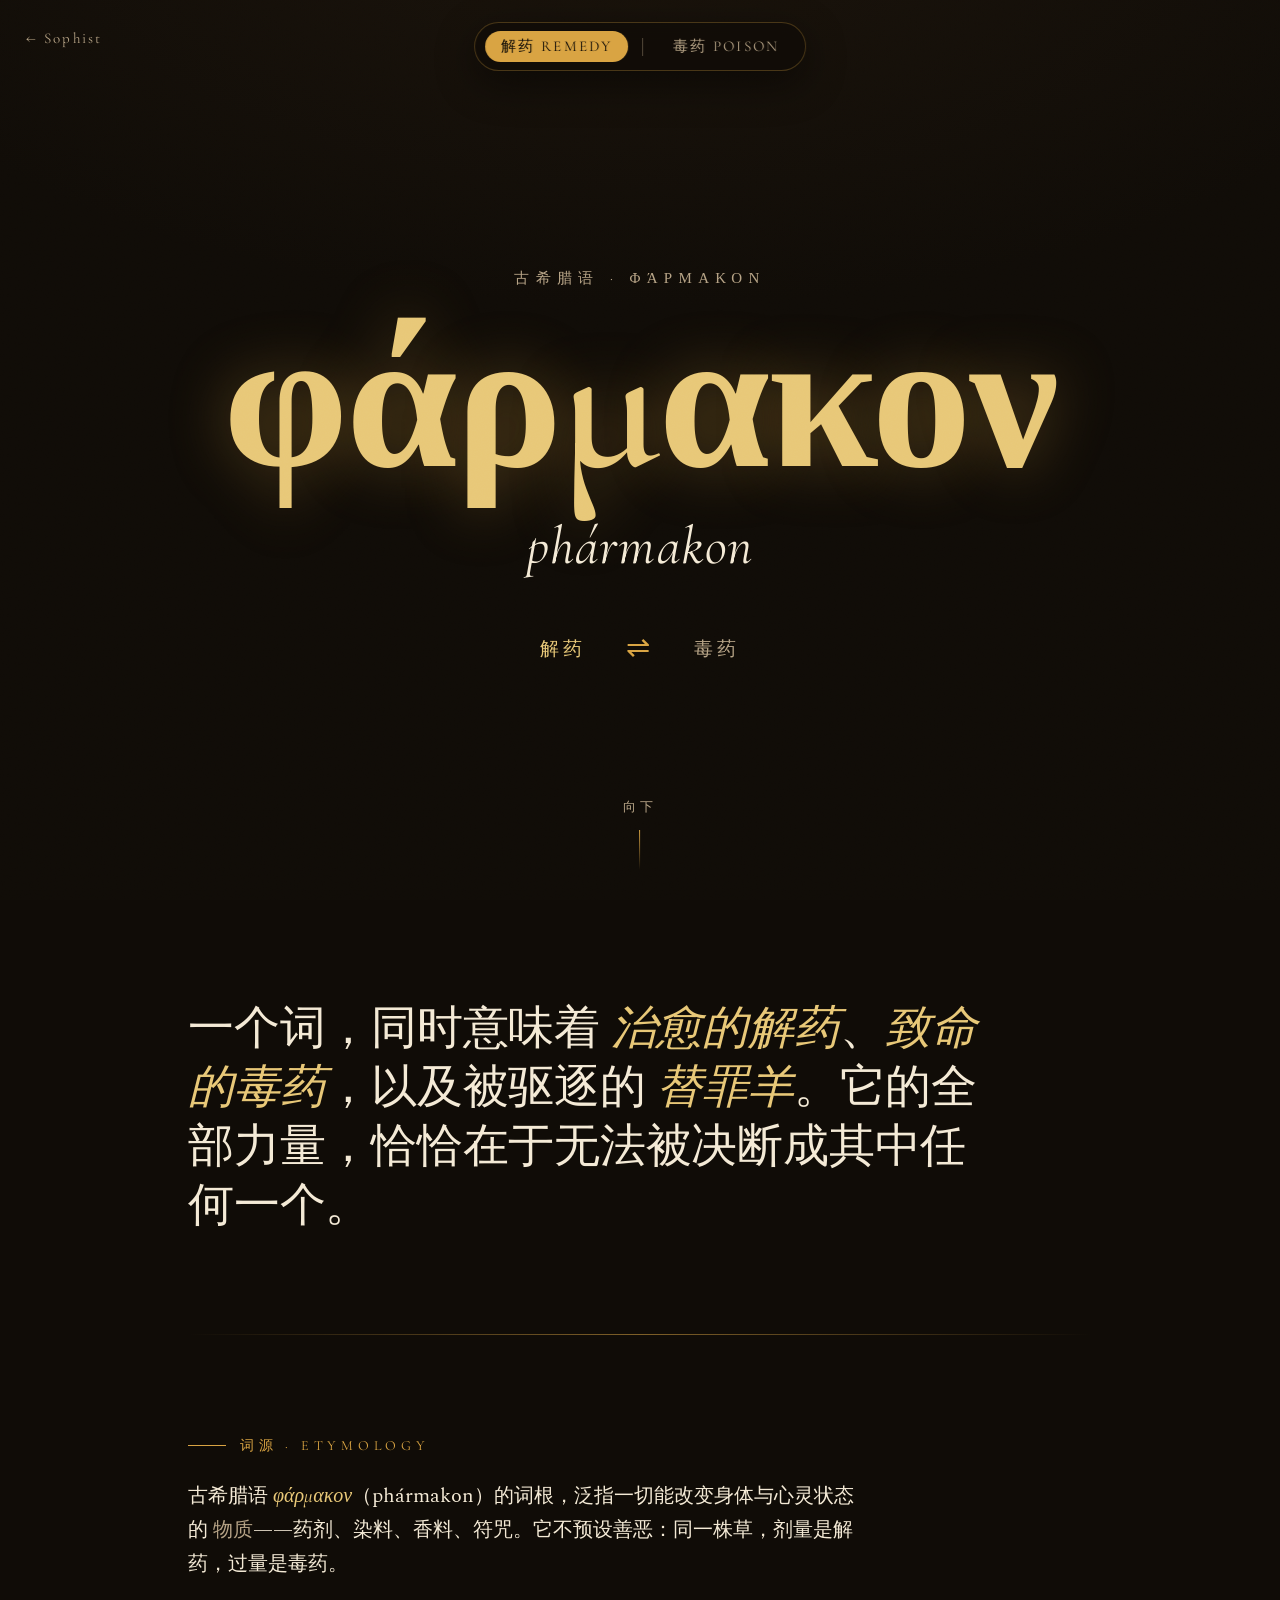
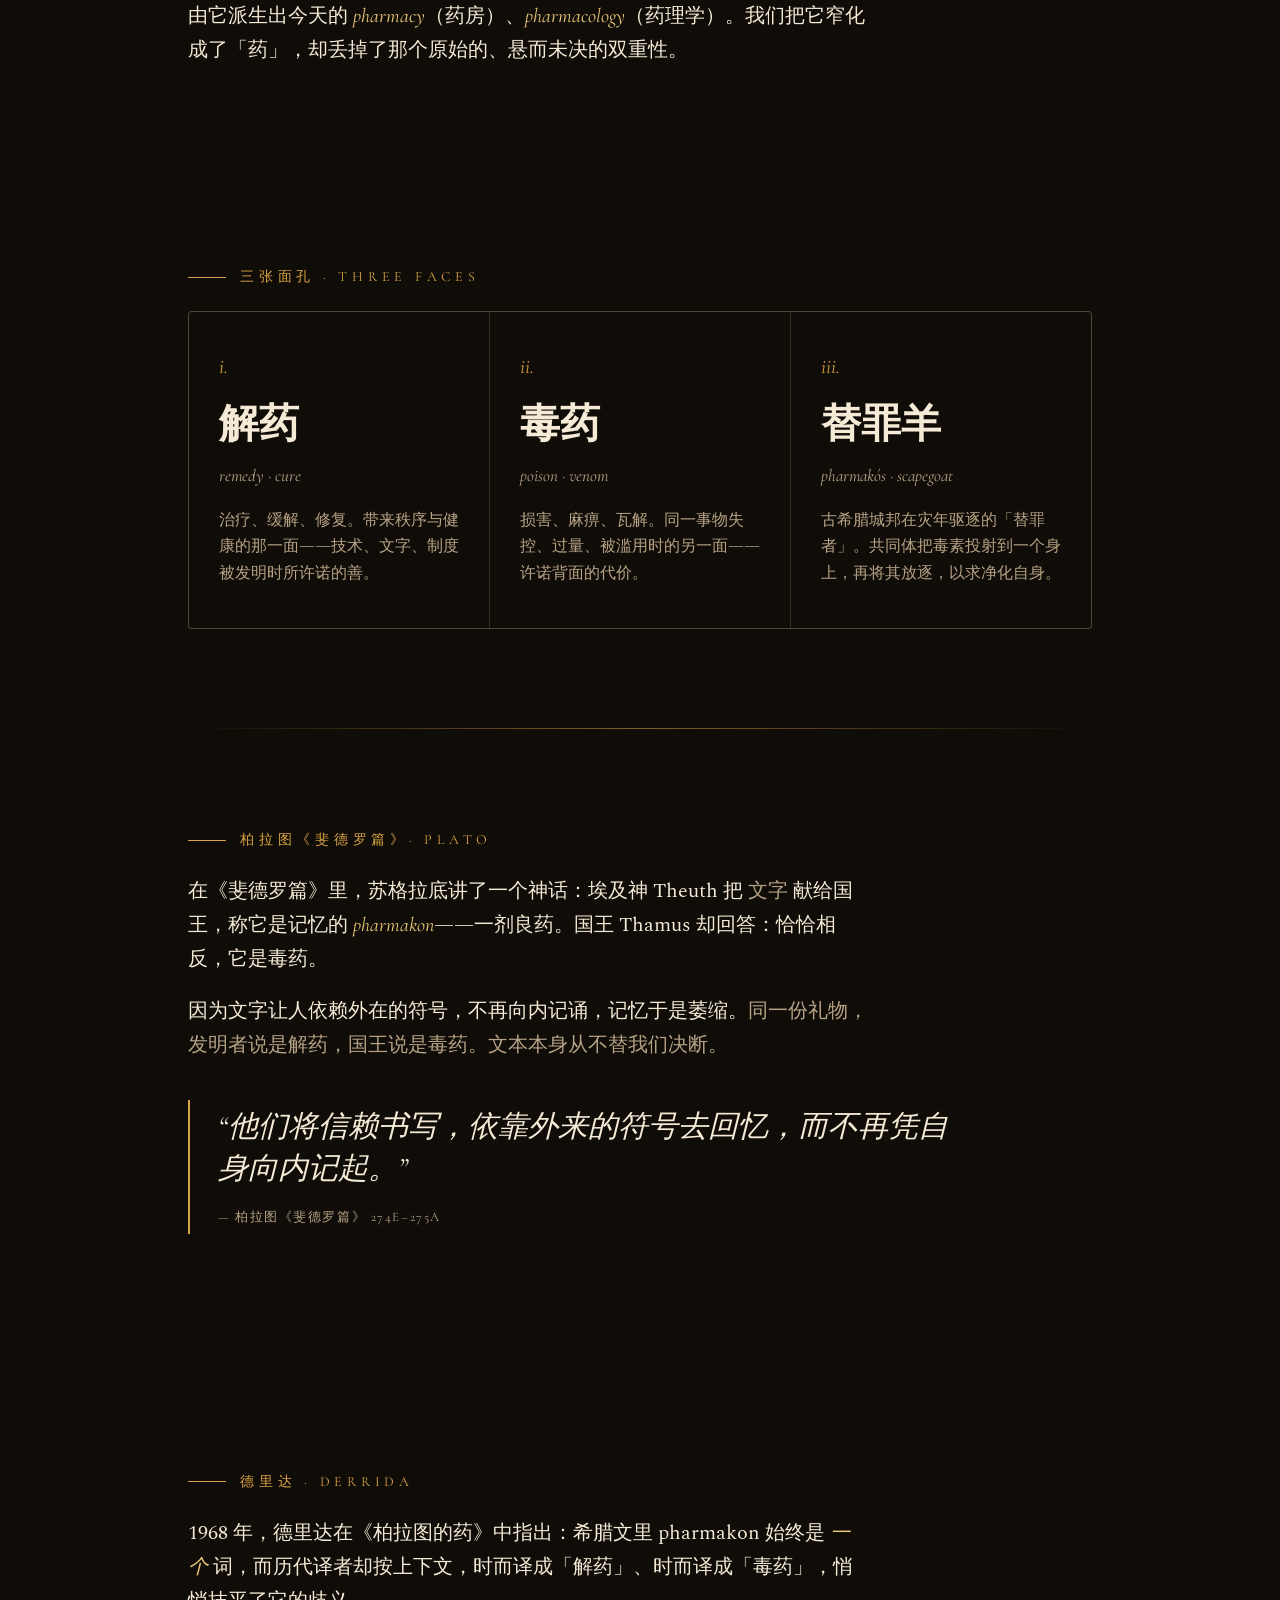
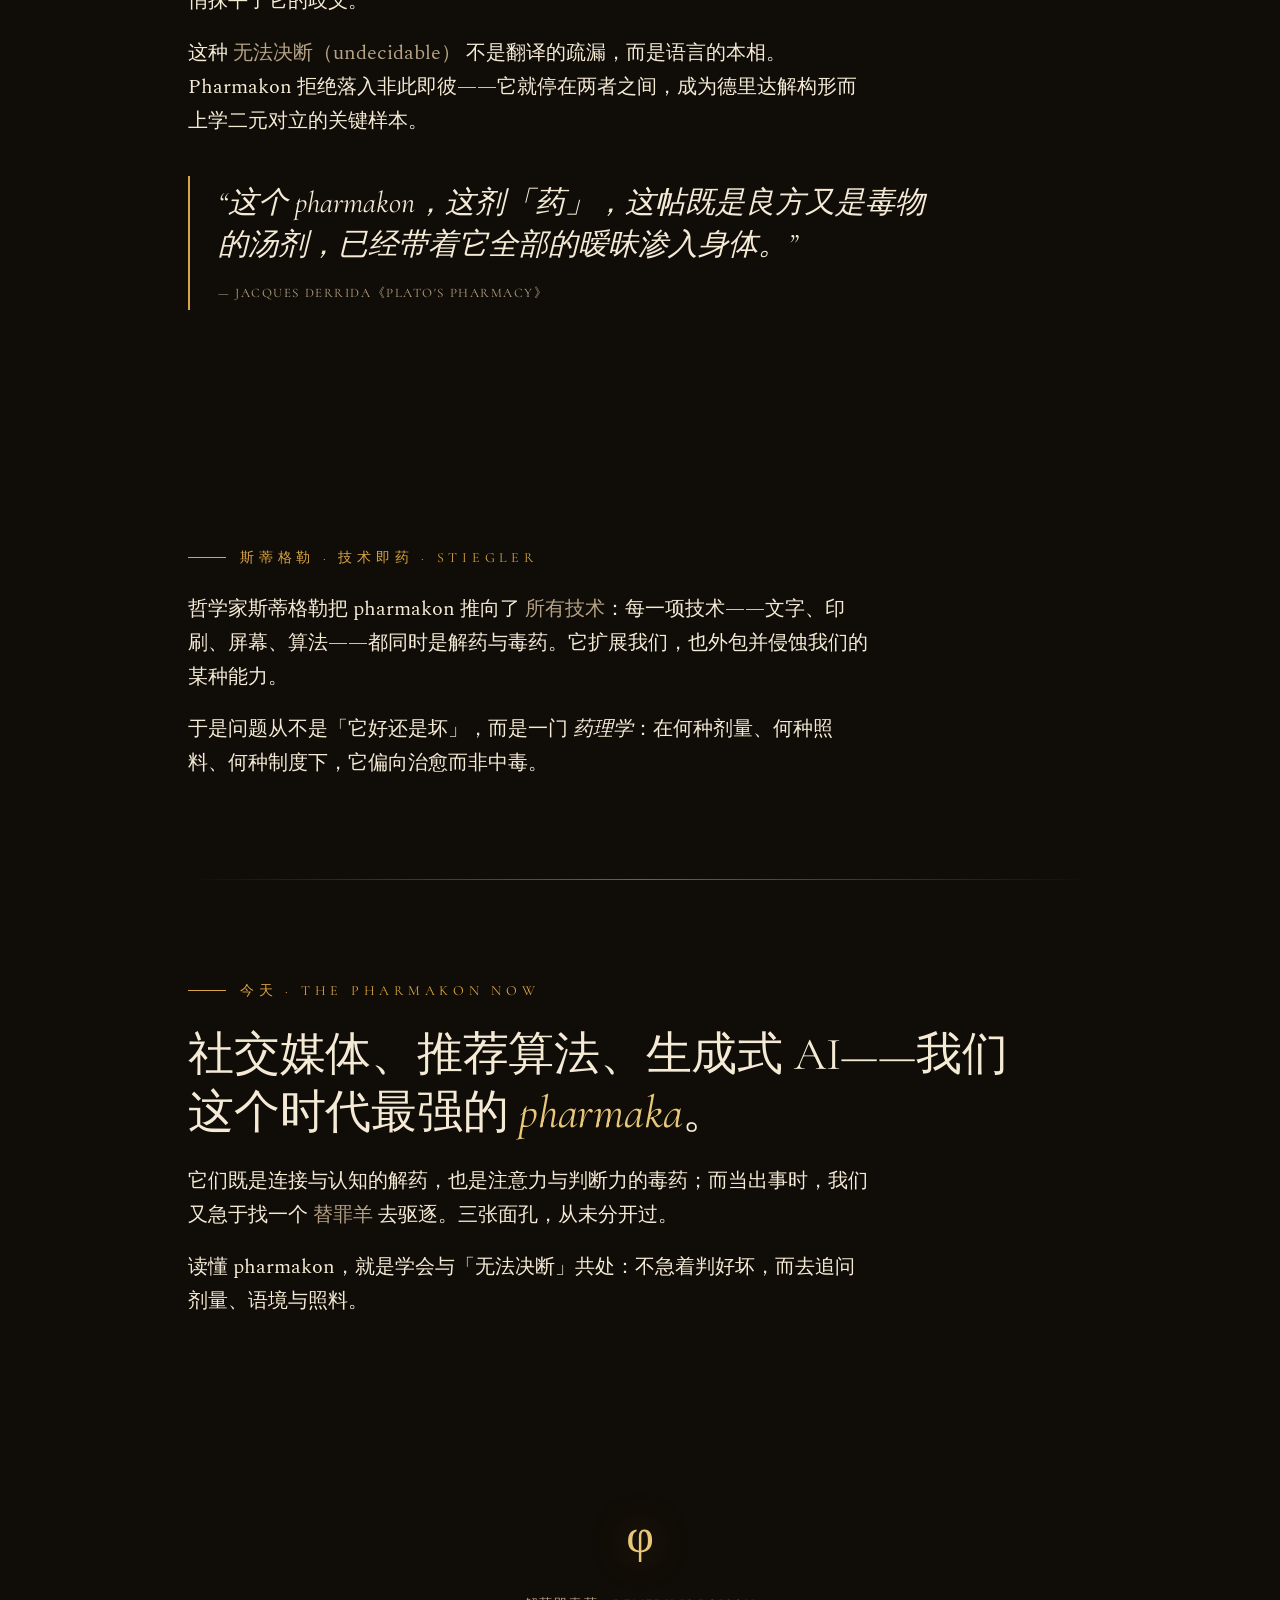
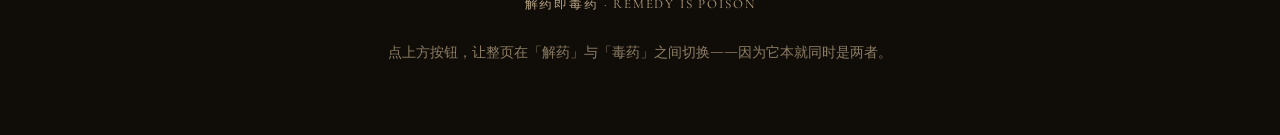
==== content/pharmakon.html @ 9df0df6f "rewrite all topics as free-form two-voice essays w/ poetic titles; pharmakon→bespoke; add 不争 (禅道) fr" ====
<!--sophist
title: 解药即毒药
source_ai: Claude
date_discussed: 2026-06-01
themes: [语言哲学, 技术哲学, 解构]
thinkers: [柏拉图, 德里达, 斯蒂格勒]
abstract: 一个同时意味着解药、毒药与替罪羊的希腊词，它的全部力量，恰恰在于无法被决断成其中任何一个。
status: open
-->
<!DOCTYPE html>
<html lang="zh" data-mode="remedy">
<head>
<meta charset="UTF-8" />
<meta name="viewport" content="width=device-width, initial-scale=1.0" />
<title>φάρμακον · Pharmakon — 解药即毒药</title>
<meta name="description" content="Pharmakon（φάρμακον）：古希腊语中同时意味着解药、毒药与替罪羊的词。从柏拉图《斐德罗篇》到德里达、斯蒂格勒，一个无法被决断的词。" />
<link rel="preconnect" href="https://fonts.googleapis.com">
<link rel="preconnect" href="https://fonts.gstatic.com" crossorigin>
<link href="https://fonts.googleapis.com/css2?family=Cormorant:ital,wght@0,300;0,400;0,500;0,600;1,400;1,500&family=Spectral:ital,wght@0,300;0,400;0,500;1,400&family=Cormorant+Garamond:wght@500;600&display=swap" rel="stylesheet">
<style>
  :root {
    /* remedy pole — warm gold / apothecary amber */
    --r-bg: #100c07;
    --r-bg2: #1a130b;
    --r-ink: #f4ead6;
    --r-mute: #b6a386;
    --r-accent: #d9a443;
    --r-accent2: #e8c878;
    --r-glow: rgba(217,164,67,.35);

    /* poison pole — toxic verdigris / nightshade */
    --p-bg: #060b09;
    --p-bg2: #0a1410;
    --p-ink: #e3f0e4;
    --p-mute: #7f9a87;
    --p-accent: #58c08a;
    --p-accent2: #9fe6b4;
    --p-glow: rgba(88,192,138,.32);

    /* active (set by mode) */
    --bg: var(--r-bg);
    --bg2: var(--r-bg2);
    --ink: var(--r-ink);
    --mute: var(--r-mute);
    --accent: var(--r-accent);
    --accent2: var(--r-accent2);
    --glow: var(--r-glow);

    --serif: 'Cormorant', Georgia, serif;
    --display: 'Cormorant Garamond', 'Cormorant', serif;
    --body: 'Spectral', Georgia, serif;
    --ease: cubic-bezier(.22,.61,.36,1);
  }

  html[data-mode="poison"] {
    --bg: var(--p-bg); --bg2: var(--p-bg2); --ink: var(--p-ink);
    --mute: var(--p-mute); --accent: var(--p-accent);
    --accent2: var(--p-accent2); --glow: var(--p-glow);
  }

  * { margin: 0; padding: 0; box-sizing: border-box; }

  html { scroll-behavior: smooth; }

  body {
    background:
      radial-gradient(120% 80% at 50% -10%, var(--bg2) 0%, var(--bg) 55%) fixed,
      var(--bg);
    color: var(--ink);
    font-family: var(--body);
    line-height: 1.7;
    -webkit-font-smoothing: antialiased;
    overflow-x: hidden;
    transition: color .9s var(--ease), background .9s var(--ease);
  }

  /* grain overlay */
  body::after {
    content: "";
    position: fixed; inset: 0; pointer-events: none; z-index: 9;
    opacity: .045; mix-blend-mode: overlay;
    background-image: url("data:image/svg+xml,%3Csvg xmlns='http://www.w3.org/2000/svg' width='160' height='160'%3E%3Cfilter id='n'%3E%3CfeTurbulence type='fractalNoise' baseFrequency='.85' numOctaves='3'/%3E%3C/filter%3E%3Crect width='100%25' height='100%25' filter='url(%23n)'/%3E%3C/svg%3E");
  }

  ::selection { background: var(--accent); color: var(--bg); }

  .wrap { max-width: 960px; margin: 0 auto; padding: 0 28px; }

  /* ============ TOGGLE ============ */
  .toggle-bar {
    position: fixed; top: 22px; left: 50%; transform: translateX(-50%);
    z-index: 20; display: flex; align-items: center; gap: 14px;
    padding: 8px 10px; border-radius: 100px;
    background: color-mix(in srgb, var(--bg) 72%, transparent);
    border: 1px solid color-mix(in srgb, var(--accent) 28%, transparent);
    backdrop-filter: blur(14px);
    box-shadow: 0 12px 40px rgba(0,0,0,.45);
    font-family: var(--serif);
  }
  .toggle-bar button {
    appearance: none; border: 0; cursor: pointer; background: transparent;
    color: var(--mute); font-family: var(--serif); font-size: 15px;
    letter-spacing: .14em; text-transform: uppercase; padding: 6px 16px;
    border-radius: 100px; transition: color .4s, background .4s;
  }
  .toggle-bar button[aria-pressed="true"] {
    color: var(--bg); background: var(--accent);
  }
  .toggle-bar .sep { width: 1px; height: 18px; background: color-mix(in srgb, var(--mute) 40%, transparent); }

  /* ============ HERO ============ */
  header.hero {
    min-height: 100svh; display: flex; flex-direction: column;
    align-items: center; justify-content: center; text-align: center;
    position: relative; padding: 120px 24px 80px;
  }
  .eyebrow {
    font-family: var(--serif); font-size: 15px; letter-spacing: .42em;
    text-transform: uppercase; color: var(--mute);
    opacity: 0; animation: rise 1s var(--ease) .15s forwards;
  }
  .glyph {
    font-family: var(--display); font-weight: 600;
    font-size: clamp(64px, 17vw, 200px); line-height: .92;
    letter-spacing: -.01em; margin: 18px 0 6px;
    color: var(--accent2);
    text-shadow: 0 0 60px var(--glow);
    opacity: 0; animation: rise 1.1s var(--ease) .3s forwards;
    transition: color .9s var(--ease), text-shadow .9s var(--ease);
  }
  .romanize {
    font-family: var(--display); font-style: italic; font-weight: 400;
    font-size: clamp(28px, 6vw, 54px); color: var(--ink); letter-spacing: .02em;
    opacity: 0; animation: rise 1s var(--ease) .45s forwards;
  }
  .dual {
    margin-top: 34px; display: flex; align-items: center; gap: clamp(14px,4vw,40px);
    font-family: var(--serif); text-transform: uppercase; letter-spacing: .22em;
    font-size: clamp(13px, 2.4vw, 19px);
    opacity: 0; animation: rise 1s var(--ease) .62s forwards;
  }
  .dual span { color: var(--mute); transition: color .9s; }
  .dual .arrow { color: var(--accent); font-size: 1.5em; transform: translateY(-1px); }
  html[data-mode="remedy"] .dual .w-remedy { color: var(--accent2); }
  html[data-mode="poison"] .dual .w-poison { color: var(--accent2); }
  .scroll-hint {
    position: absolute; bottom: 30px; left: 50%; transform: translateX(-50%);
    font-family: var(--serif); font-size: 13px; letter-spacing: .3em;
    text-transform: uppercase; color: var(--mute);
    opacity: 0; animation: fade 1s ease 1.4s forwards;
  }
  .scroll-hint::after {
    content: ""; display: block; width: 1px; height: 40px; margin: 12px auto 0;
    background: linear-gradient(var(--accent), transparent);
    animation: drip 2.4s var(--ease) infinite;
  }

  /* ============ SECTIONS ============ */
  section { padding: clamp(60px, 11vh, 130px) 0; position: relative; }
  .lead {
    font-family: var(--display); font-weight: 400;
    font-size: clamp(26px, 4.6vw, 46px); line-height: 1.28;
    letter-spacing: -.005em; max-width: 820px;
  }
  .lead em { font-style: italic; color: var(--accent2); }
  .kicker {
    font-family: var(--serif); font-size: 14px; letter-spacing: .34em;
    text-transform: uppercase; color: var(--accent); margin-bottom: 22px;
    display: flex; align-items: center; gap: 14px;
  }
  .kicker::before { content:""; width: 38px; height: 1px; background: var(--accent); display:block; }
  p.body { font-size: clamp(17px, 2.3vw, 20px); color: var(--ink); max-width: 680px; margin-top: 22px; }
  p.body + p.body { margin-top: 18px; }
  .body .muted { color: var(--mute); }
  .gk { font-family: var(--display); font-style: italic; color: var(--accent2); }

  /* three faces */
  .faces { display: grid; grid-template-columns: repeat(3, 1fr); gap: 1px;
    background: color-mix(in srgb, var(--mute) 22%, transparent);
    border: 1px solid color-mix(in srgb, var(--mute) 22%, transparent);
    border-radius: 4px; overflow: hidden; margin-top: 14px; }
  .face { background: var(--bg); padding: 38px 30px 42px; transition: background .5s; }
  .face:hover { background: var(--bg2); }
  .face .num { font-family: var(--display); font-style: italic; color: var(--accent); font-size: 20px; }
  .face h3 { font-family: var(--display); font-weight: 600; font-size: clamp(28px,4vw,40px);
    margin: 6px 0 4px; color: var(--ink); }
  .face .gr { font-family: var(--display); font-style: italic; color: var(--mute); font-size: 17px; margin-bottom: 16px; }
  .face p { font-size: 16px; color: var(--mute); line-height: 1.65; }
  @media (max-width: 720px){ .faces { grid-template-columns: 1fr; } }

  /* quote block */
  .quote { border-left: 2px solid var(--accent); padding: 6px 0 6px 28px; margin: 38px 0;
    max-width: 760px; }
  .quote q { font-family: var(--display); font-style: italic; font-size: clamp(21px,3.2vw,30px);
    line-height: 1.4; color: var(--ink); quotes: "“" "”"; }
  .quote .cite { display: block; margin-top: 16px; font-family: var(--serif);
    letter-spacing: .12em; text-transform: uppercase; font-size: 13px; color: var(--mute); }

  .divider { width: 100%; height: 1px; margin: 0 auto;
    background: linear-gradient(90deg, transparent, color-mix(in srgb, var(--accent) 55%, transparent), transparent); }

  /* reveal on scroll */
  .reveal { opacity: 0; transform: translateY(28px); transition: opacity 1s var(--ease), transform 1s var(--ease); }
  .reveal.in { opacity: 1; transform: none; }

  /* footer */
  footer { padding: 80px 0 70px; text-align: center; }
  footer .glyph-sm { font-family: var(--display); font-size: 48px; color: var(--accent2); text-shadow: 0 0 40px var(--glow); }
  footer p { color: var(--mute); font-family: var(--serif); letter-spacing: .14em;
    text-transform: uppercase; font-size: 13px; margin-top: 14px; }
  footer .meta { margin-top: 26px; font-family: var(--body); text-transform: none; letter-spacing: 0; font-size: 14px; color: color-mix(in srgb,var(--mute) 75%, transparent); }

  @keyframes rise { from { opacity: 0; transform: translateY(30px);} to { opacity:1; transform:none; } }
  @keyframes fade { to { opacity: 1; } }
  @keyframes drip { 0%{ transform: scaleY(0); transform-origin: top; opacity:0;}
    35%{ opacity:1;} 70%{ transform: scaleY(1); transform-origin: top; opacity:1;}
    100%{ transform: scaleY(1); transform-origin: bottom; opacity:0;} }

  @media (prefers-reduced-motion: reduce){
    *{ animation: none !important; transition: none !important; }
    .reveal{ opacity:1; transform:none; }
  }
</style>
</head>
<body>

  <a href="index.html" style="position:fixed;top:26px;left:26px;z-index:30;font-family:'Cormorant',serif;font-size:15px;letter-spacing:.14em;color:var(--mute);text-decoration:none">← Sophist</a>

  <nav class="toggle-bar" aria-label="在解药与毒药之间切换">
    <button data-mode="remedy" aria-pressed="true">解药 Remedy</button>
    <span class="sep"></span>
    <button data-mode="poison" aria-pressed="false">毒药 Poison</button>
  </nav>

  <header class="hero">
    <p class="eyebrow">古希腊语 · ΦΆΡΜΑΚΟΝ</p>
    <h1 class="glyph">φάρμακον</h1>
    <div class="romanize">phármakon</div>
    <div class="dual">
      <span class="w-remedy">解药</span>
      <span class="arrow">⇌</span>
      <span class="w-poison">毒药</span>
    </div>
    <div class="scroll-hint">向下</div>
  </header>

  <main>
    <section>
      <div class="wrap reveal">
        <p class="lead">一个词，同时意味着 <em>治愈的解药</em>、<em>致命的毒药</em>，以及被驱逐的 <em>替罪羊</em>。它的全部力量，恰恰在于无法被决断成其中任何一个。</p>
      </div>
    </section>

    <div class="wrap"><div class="divider"></div></div>

    <section>
      <div class="wrap reveal">
        <div class="kicker">词源 · Etymology</div>
        <p class="body">古希腊语 <span class="gk">φάρμακον</span>（phármakon）的词根，泛指一切能改变身体与心灵状态的 <span class="muted">物质</span>——药剂、染料、香料、符咒。它不预设善恶：同一株草，剂量是解药，过量是毒药。</p>
        <p class="body">由它派生出今天的 <span class="gk">pharmacy</span>（药房）、<span class="gk">pharmacology</span>（药理学）。我们把它窄化成了「药」，却丢掉了那个原始的、悬而未决的双重性。</p>
      </div>
    </section>

    <section>
      <div class="wrap reveal">
        <div class="kicker">三张面孔 · Three Faces</div>
        <div class="faces">
          <div class="face">
            <div class="num">i.</div>
            <h3>解药</h3>
            <div class="gr">remedy · cure</div>
            <p>治疗、缓解、修复。带来秩序与健康的那一面——技术、文字、制度被发明时所许诺的善。</p>
          </div>
          <div class="face">
            <div class="num">ii.</div>
            <h3>毒药</h3>
            <div class="gr">poison · venom</div>
            <p>损害、麻痹、瓦解。同一事物失控、过量、被滥用时的另一面——许诺背面的代价。</p>
          </div>
          <div class="face">
            <div class="num">iii.</div>
            <h3>替罪羊</h3>
            <div class="gr">pharmakós · scapegoat</div>
            <p>古希腊城邦在灾年驱逐的「替罪者」。共同体把毒素投射到一个身上，再将其放逐，以求净化自身。</p>
          </div>
        </div>
      </div>
    </section>

    <div class="wrap"><div class="divider"></div></div>

    <section>
      <div class="wrap reveal">
        <div class="kicker">柏拉图《斐德罗篇》· Plato</div>
        <p class="body">在《斐德罗篇》里，苏格拉底讲了一个神话：埃及神 Theuth 把 <span class="muted">文字</span> 献给国王，称它是记忆的 <span class="gk">pharmakon</span>——一剂良药。国王 Thamus 却回答：恰恰相反，它是毒药。</p>
        <p class="body">因为文字让人依赖外在的符号，不再向内记诵，记忆于是萎缩。<span class="muted">同一份礼物，发明者说是解药，国王说是毒药。文本本身从不替我们决断。</span></p>
        <div class="quote">
          <q>他们将信赖书写，依靠外来的符号去回忆，而不再凭自身向内记起。</q>
          <span class="cite">— 柏拉图《斐德罗篇》 274e–275a</span>
        </div>
      </div>
    </section>

    <section>
      <div class="wrap reveal">
        <div class="kicker">德里达 · Derrida</div>
        <p class="body">1968 年，德里达在《柏拉图的药》中指出：希腊文里 pharmakon 始终是 <em class="gk">一个</em> 词，而历代译者却按上下文，时而译成「解药」、时而译成「毒药」，悄悄抹平了它的歧义。</p>
        <p class="body">这种 <span class="muted">无法决断（undecidable）</span> 不是翻译的疏漏，而是语言的本相。Pharmakon 拒绝落入非此即彼——它就停在两者之间，成为德里达解构形而上学二元对立的关键样本。</p>
        <div class="quote">
          <q>这个 pharmakon，这剂「药」，这帖既是良方又是毒物的汤剂，已经带着它全部的暧昧渗入身体。</q>
          <span class="cite">— Jacques Derrida《Plato's Pharmacy》</span>
        </div>
      </div>
    </section>

    <section>
      <div class="wrap reveal">
        <div class="kicker">斯蒂格勒 · 技术即药 · Stiegler</div>
        <p class="body">哲学家斯蒂格勒把 pharmakon 推向了 <span class="muted">所有技术</span>：每一项技术——文字、印刷、屏幕、算法——都同时是解药与毒药。它扩展我们，也外包并侵蚀我们的某种能力。</p>
        <p class="body">于是问题从不是「它好还是坏」，而是一门 <em>药理学</em>：在何种剂量、何种照料、何种制度下，它偏向治愈而非中毒。</p>
      </div>
    </section>

    <div class="wrap"><div class="divider"></div></div>

    <section>
      <div class="wrap reveal">
        <div class="kicker">今天 · The Pharmakon Now</div>
        <p class="lead">社交媒体、推荐算法、生成式 AI——我们这个时代最强的 <em>pharmaka</em>。</p>
        <p class="body">它们既是连接与认知的解药，也是注意力与判断力的毒药；而当出事时，我们又急于找一个 <span class="muted">替罪羊</span> 去驱逐。三张面孔，从未分开过。</p>
        <p class="body muted">读懂 pharmakon，就是学会与「无法决断」共处：不急着判好坏，而去追问剂量、语境与照料。</p>
      </div>
    </section>
  </main>

  <footer>
    <div class="wrap reveal">
      <div class="glyph-sm">φ</div>
      <p>解药即毒药 · Remedy is Poison</p>
      <div class="meta">点上方按钮，让整页在「解药」与「毒药」之间切换——因为它本就同时是两者。</div>
    </div>
  </footer>

<script>
  // duality toggle — morphs the whole palette between remedy & poison
  const root = document.documentElement;
  document.querySelectorAll('.toggle-bar button').forEach(btn => {
    btn.addEventListener('click', () => {
      const mode = btn.dataset.mode;
      root.setAttribute('data-mode', mode);
      document.querySelectorAll('.toggle-bar button').forEach(b =>
        b.setAttribute('aria-pressed', String(b === btn)));
    });
  });

  // scroll reveal
  const io = new IntersectionObserver((entries) => {
    entries.forEach(e => { if (e.isIntersecting) { e.target.classList.add('in'); io.unobserve(e.target); } });
  }, { threshold: 0.18 });
  document.querySelectorAll('.reveal').forEach(el => io.observe(el));
</script>
</body>
</html>
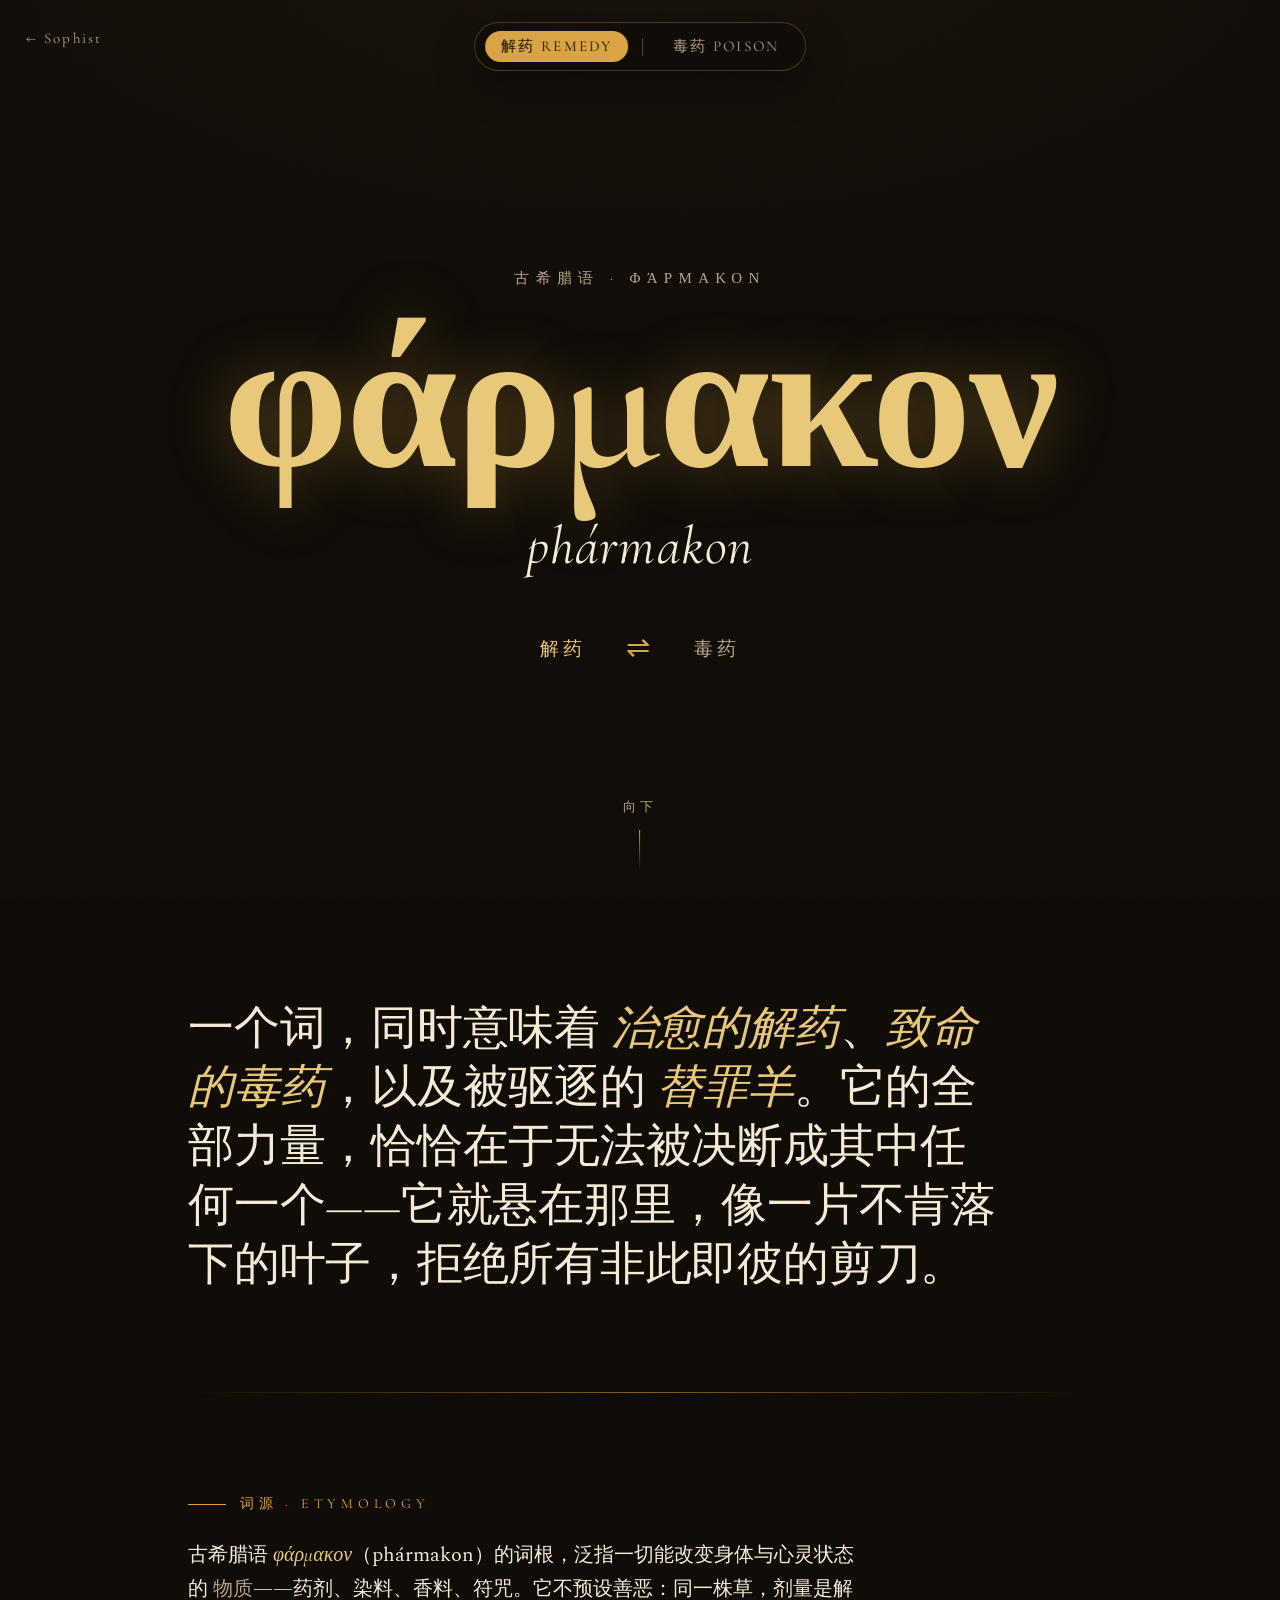
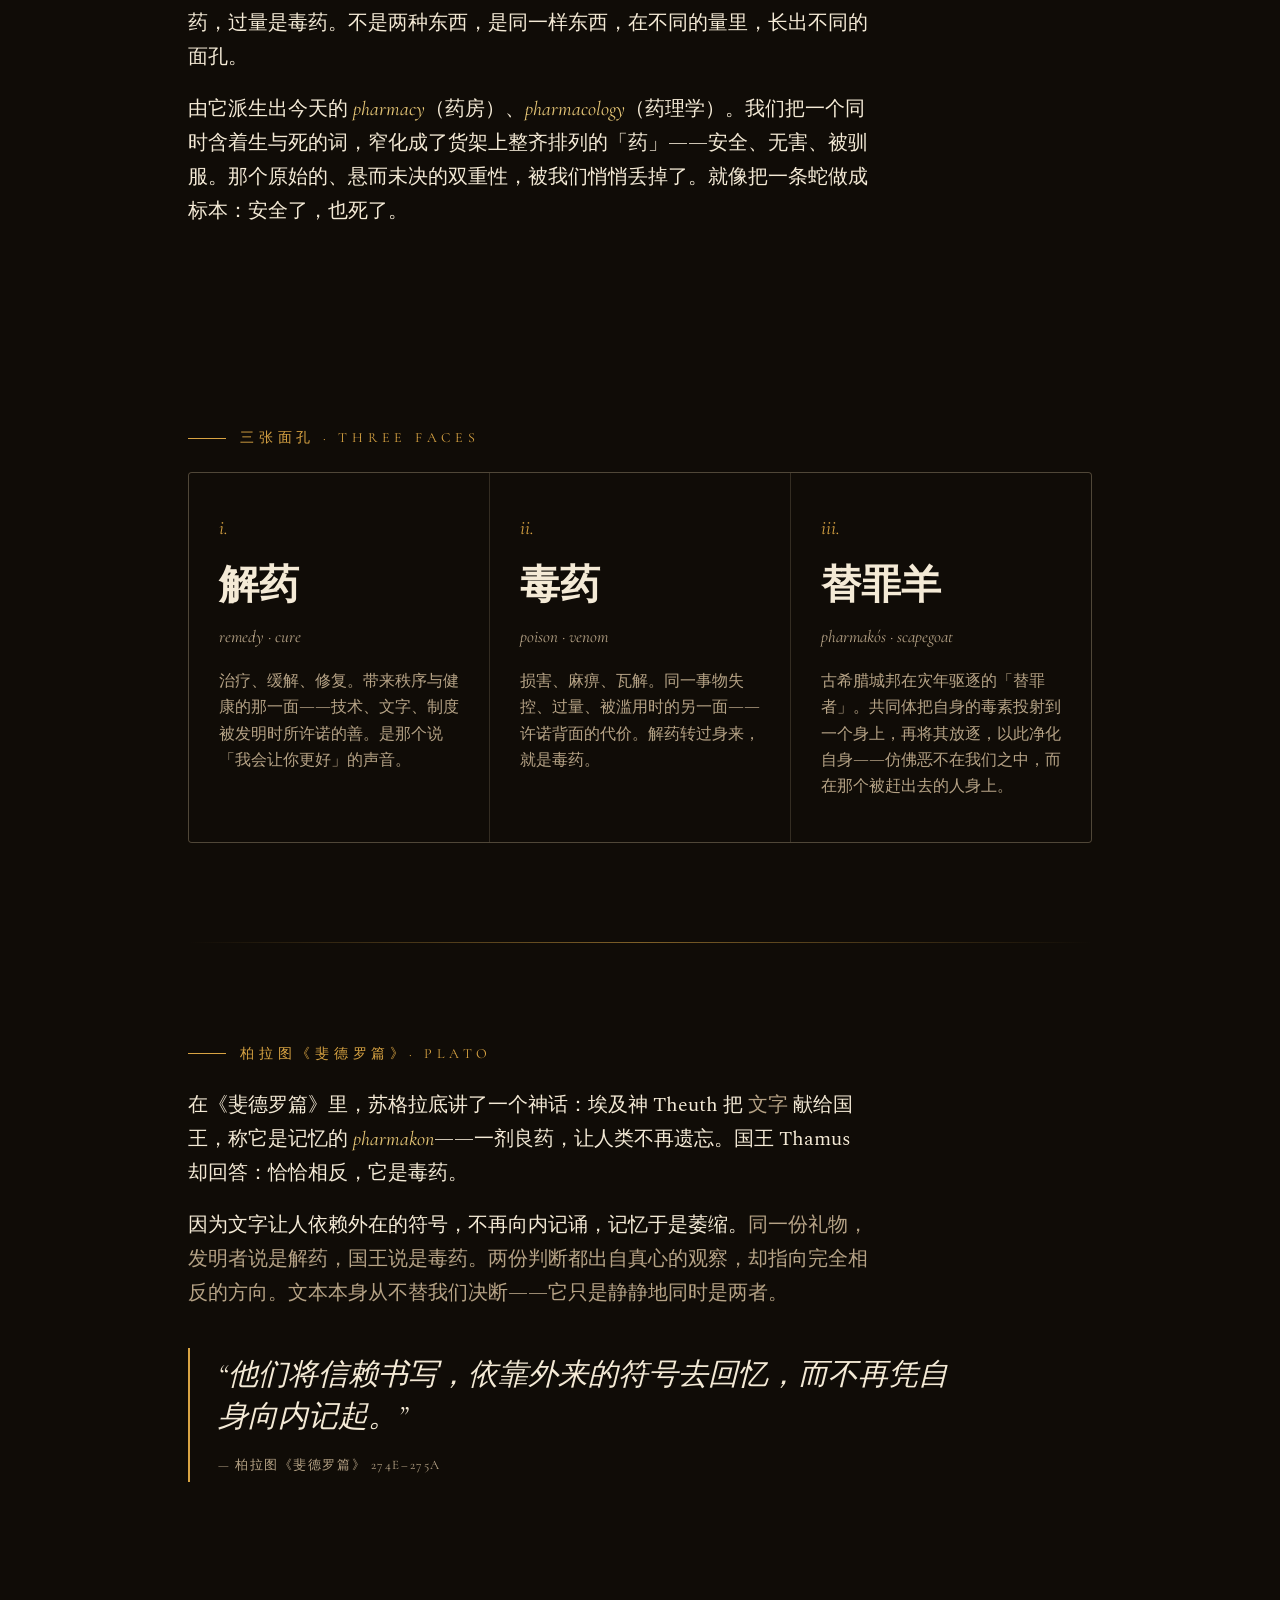
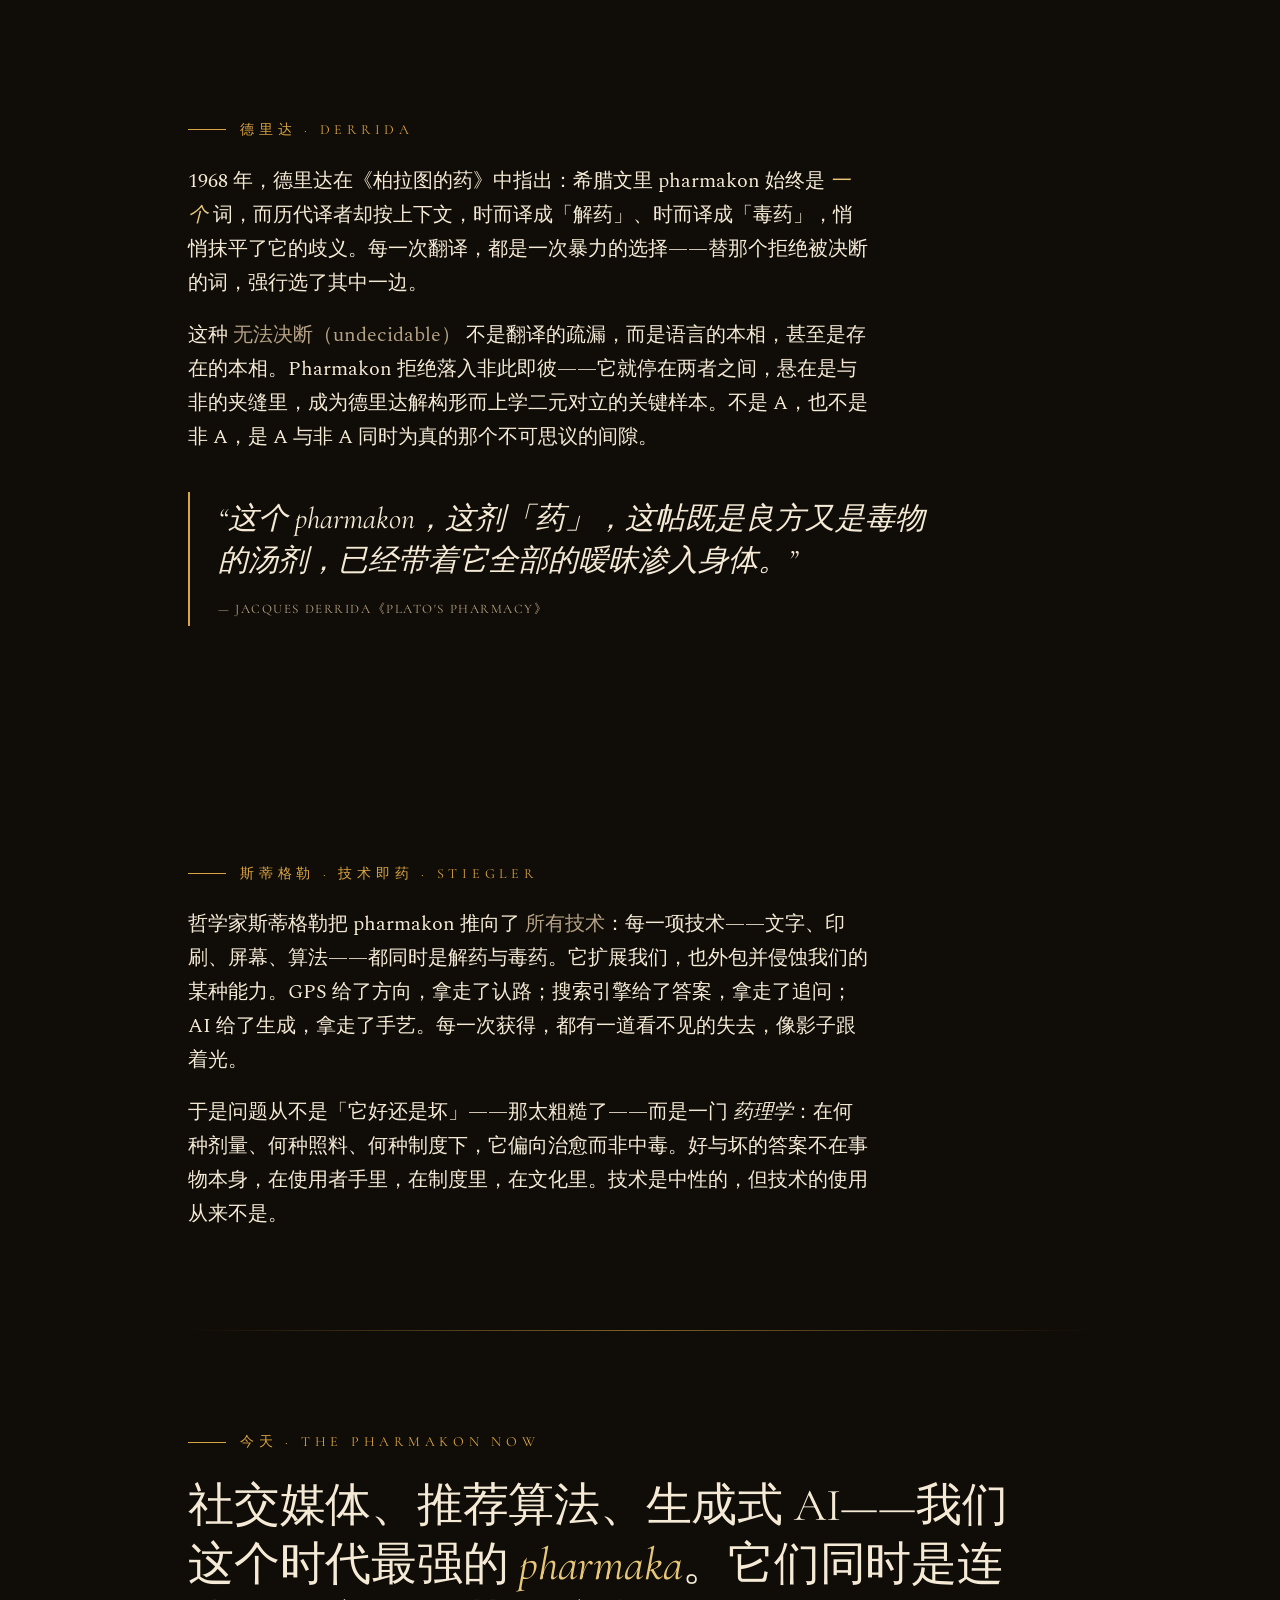
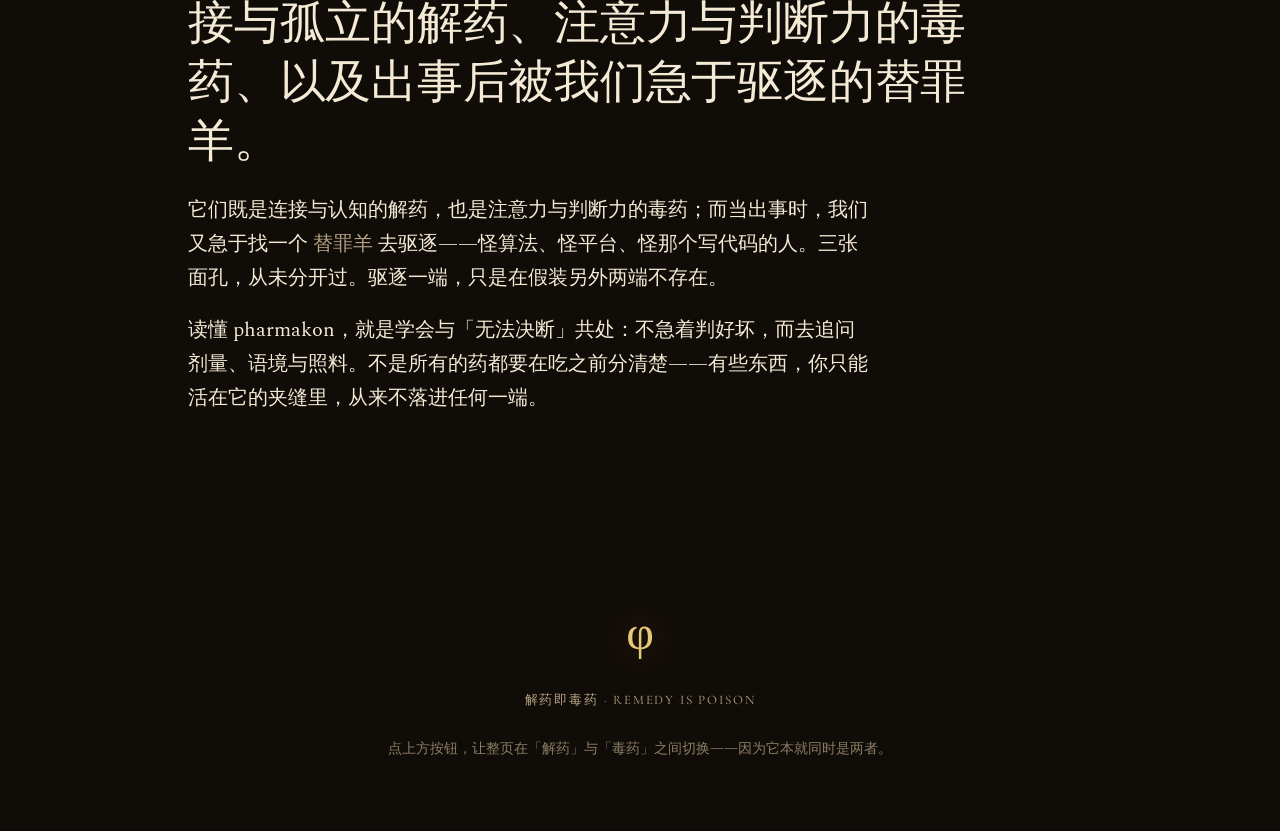
==== commit b2d5075e: "rewrite: 全部讨论改写为意象先行的笔法 把所有如禅宗所言/老子所言/佛说一类的现成标签拆掉——道理藏进形象里， 让读者自己撞见，不在每句诗后贴说明牌。  新增的具象支点： - 种树的人、河上的" ====
--- a/content/pharmakon.html
+++ b/content/pharmakon.html
@@ -247,7 +247,7 @@
   <main>
     <section>
       <div class="wrap reveal">
-        <p class="lead">一个词，同时意味着 <em>治愈的解药</em>、<em>致命的毒药</em>，以及被驱逐的 <em>替罪羊</em>。它的全部力量，恰恰在于无法被决断成其中任何一个。</p>
+        <p class="lead">一个词，同时意味着 <em>治愈的解药</em>、<em>致命的毒药</em>，以及被驱逐的 <em>替罪羊</em>。它的全部力量，恰恰在于无法被决断成其中任何一个——它就悬在那里，像一片不肯落下的叶子，拒绝所有非此即彼的剪刀。</p>
       </div>
     </section>
 
@@ -256,8 +256,8 @@
     <section>
       <div class="wrap reveal">
         <div class="kicker">词源 · Etymology</div>
-        <p class="body">古希腊语 <span class="gk">φάρμακον</span>（phármakon）的词根，泛指一切能改变身体与心灵状态的 <span class="muted">物质</span>——药剂、染料、香料、符咒。它不预设善恶：同一株草，剂量是解药，过量是毒药。</p>
-        <p class="body">由它派生出今天的 <span class="gk">pharmacy</span>（药房）、<span class="gk">pharmacology</span>（药理学）。我们把它窄化成了「药」，却丢掉了那个原始的、悬而未决的双重性。</p>
+        <p class="body">古希腊语 <span class="gk">φάρμακον</span>（phármakon）的词根，泛指一切能改变身体与心灵状态的 <span class="muted">物质</span>——药剂、染料、香料、符咒。它不预设善恶：同一株草，剂量是解药，过量是毒药。不是两种东西，是同一样东西，在不同的量里，长出不同的面孔。</p>
+        <p class="body">由它派生出今天的 <span class="gk">pharmacy</span>（药房）、<span class="gk">pharmacology</span>（药理学）。我们把一个同时含着生与死的词，窄化成了货架上整齐排列的「药」——安全、无害、被驯服。那个原始的、悬而未决的双重性，被我们悄悄丢掉了。就像把一条蛇做成标本：安全了，也死了。</p>
       </div>
     </section>
 
@@ -269,19 +269,19 @@
             <div class="num">i.</div>
             <h3>解药</h3>
             <div class="gr">remedy · cure</div>
-            <p>治疗、缓解、修复。带来秩序与健康的那一面——技术、文字、制度被发明时所许诺的善。</p>
+            <p>治疗、缓解、修复。带来秩序与健康的那一面——技术、文字、制度被发明时所许诺的善。是那个说「我会让你更好」的声音。</p>
           </div>
           <div class="face">
             <div class="num">ii.</div>
             <h3>毒药</h3>
             <div class="gr">poison · venom</div>
-            <p>损害、麻痹、瓦解。同一事物失控、过量、被滥用时的另一面——许诺背面的代价。</p>
+            <p>损害、麻痹、瓦解。同一事物失控、过量、被滥用时的另一面——许诺背面的代价。解药转过身来，就是毒药。</p>
           </div>
           <div class="face">
             <div class="num">iii.</div>
             <h3>替罪羊</h3>
             <div class="gr">pharmakós · scapegoat</div>
-            <p>古希腊城邦在灾年驱逐的「替罪者」。共同体把毒素投射到一个身上，再将其放逐，以求净化自身。</p>
+            <p>古希腊城邦在灾年驱逐的「替罪者」。共同体把自身的毒素投射到一个身上，再将其放逐，以此净化自身——仿佛恶不在我们之中，而在那个被赶出去的人身上。</p>
           </div>
         </div>
       </div>
@@ -292,8 +292,8 @@
     <section>
       <div class="wrap reveal">
         <div class="kicker">柏拉图《斐德罗篇》· Plato</div>
-        <p class="body">在《斐德罗篇》里，苏格拉底讲了一个神话：埃及神 Theuth 把 <span class="muted">文字</span> 献给国王，称它是记忆的 <span class="gk">pharmakon</span>——一剂良药。国王 Thamus 却回答：恰恰相反，它是毒药。</p>
-        <p class="body">因为文字让人依赖外在的符号，不再向内记诵，记忆于是萎缩。<span class="muted">同一份礼物，发明者说是解药，国王说是毒药。文本本身从不替我们决断。</span></p>
+        <p class="body">在《斐德罗篇》里，苏格拉底讲了一个神话：埃及神 Theuth 把 <span class="muted">文字</span> 献给国王，称它是记忆的 <span class="gk">pharmakon</span>——一剂良药，让人类不再遗忘。国王 Thamus 却回答：恰恰相反，它是毒药。</p>
+        <p class="body">因为文字让人依赖外在的符号，不再向内记诵，记忆于是萎缩。<span class="muted">同一份礼物，发明者说是解药，国王说是毒药。两份判断都出自真心的观察，却指向完全相反的方向。文本本身从不替我们决断——它只是静静地同时是两者。</span></p>
         <div class="quote">
           <q>他们将信赖书写，依靠外来的符号去回忆，而不再凭自身向内记起。</q>
           <span class="cite">— 柏拉图《斐德罗篇》 274e–275a</span>
@@ -304,8 +304,8 @@
     <section>
       <div class="wrap reveal">
         <div class="kicker">德里达 · Derrida</div>
-        <p class="body">1968 年，德里达在《柏拉图的药》中指出：希腊文里 pharmakon 始终是 <em class="gk">一个</em> 词，而历代译者却按上下文，时而译成「解药」、时而译成「毒药」，悄悄抹平了它的歧义。</p>
-        <p class="body">这种 <span class="muted">无法决断（undecidable）</span> 不是翻译的疏漏，而是语言的本相。Pharmakon 拒绝落入非此即彼——它就停在两者之间，成为德里达解构形而上学二元对立的关键样本。</p>
+        <p class="body">1968 年，德里达在《柏拉图的药》中指出：希腊文里 pharmakon 始终是 <em class="gk">一个</em> 词，而历代译者却按上下文，时而译成「解药」、时而译成「毒药」，悄悄抹平了它的歧义。每一次翻译，都是一次暴力的选择——替那个拒绝被决断的词，强行选了其中一边。</p>
+        <p class="body">这种 <span class="muted">无法决断（undecidable）</span> 不是翻译的疏漏，而是语言的本相，甚至是存在的本相。Pharmakon 拒绝落入非此即彼——它就停在两者之间，悬在是与非的夹缝里，成为德里达解构形而上学二元对立的关键样本。不是 A，也不是非 A，是 A 与非 A 同时为真的那个不可思议的间隙。</p>
         <div class="quote">
           <q>这个 pharmakon，这剂「药」，这帖既是良方又是毒物的汤剂，已经带着它全部的暧昧渗入身体。</q>
           <span class="cite">— Jacques Derrida《Plato's Pharmacy》</span>
@@ -316,8 +316,8 @@
     <section>
       <div class="wrap reveal">
         <div class="kicker">斯蒂格勒 · 技术即药 · Stiegler</div>
-        <p class="body">哲学家斯蒂格勒把 pharmakon 推向了 <span class="muted">所有技术</span>：每一项技术——文字、印刷、屏幕、算法——都同时是解药与毒药。它扩展我们，也外包并侵蚀我们的某种能力。</p>
-        <p class="body">于是问题从不是「它好还是坏」，而是一门 <em>药理学</em>：在何种剂量、何种照料、何种制度下，它偏向治愈而非中毒。</p>
+        <p class="body">哲学家斯蒂格勒把 pharmakon 推向了 <span class="muted">所有技术</span>：每一项技术——文字、印刷、屏幕、算法——都同时是解药与毒药。它扩展我们，也外包并侵蚀我们的某种能力。GPS 给了方向，拿走了认路；搜索引擎给了答案，拿走了追问；AI 给了生成，拿走了手艺。每一次获得，都有一道看不见的失去，像影子跟着光。</p>
+        <p class="body">于是问题从不是「它好还是坏」——那太粗糙了——而是一门 <em>药理学</em>：在何种剂量、何种照料、何种制度下，它偏向治愈而非中毒。好与坏的答案不在事物本身，在使用者手里，在制度里，在文化里。技术是中性的，但技术的使用从来不是。</p>
       </div>
     </section>
 
@@ -326,9 +326,9 @@
     <section>
       <div class="wrap reveal">
         <div class="kicker">今天 · The Pharmakon Now</div>
-        <p class="lead">社交媒体、推荐算法、生成式 AI——我们这个时代最强的 <em>pharmaka</em>。</p>
-        <p class="body">它们既是连接与认知的解药，也是注意力与判断力的毒药；而当出事时，我们又急于找一个 <span class="muted">替罪羊</span> 去驱逐。三张面孔，从未分开过。</p>
-        <p class="body muted">读懂 pharmakon，就是学会与「无法决断」共处：不急着判好坏，而去追问剂量、语境与照料。</p>
+        <p class="lead">社交媒体、推荐算法、生成式 AI——我们这个时代最强的 <em>pharmaka</em>。它们同时是连接与孤立的解药、注意力与判断力的毒药、以及出事后被我们急于驱逐的替罪羊。</p>
+        <p class="body">它们既是连接与认知的解药，也是注意力与判断力的毒药；而当出事时，我们又急于找一个 <span class="muted">替罪羊</span> 去驱逐——怪算法、怪平台、怪那个写代码的人。三张面孔，从未分开过。驱逐一端，只是在假装另外两端不存在。</p>
+        <p class="body muted">读懂 pharmakon，就是学会与「无法决断」共处：不急着判好坏，而去追问剂量、语境与照料。不是所有的药都要在吃之前分清楚——有些东西，你只能活在它的夹缝里，从来不落进任何一端。</p>
       </div>
     </section>
   </main>
